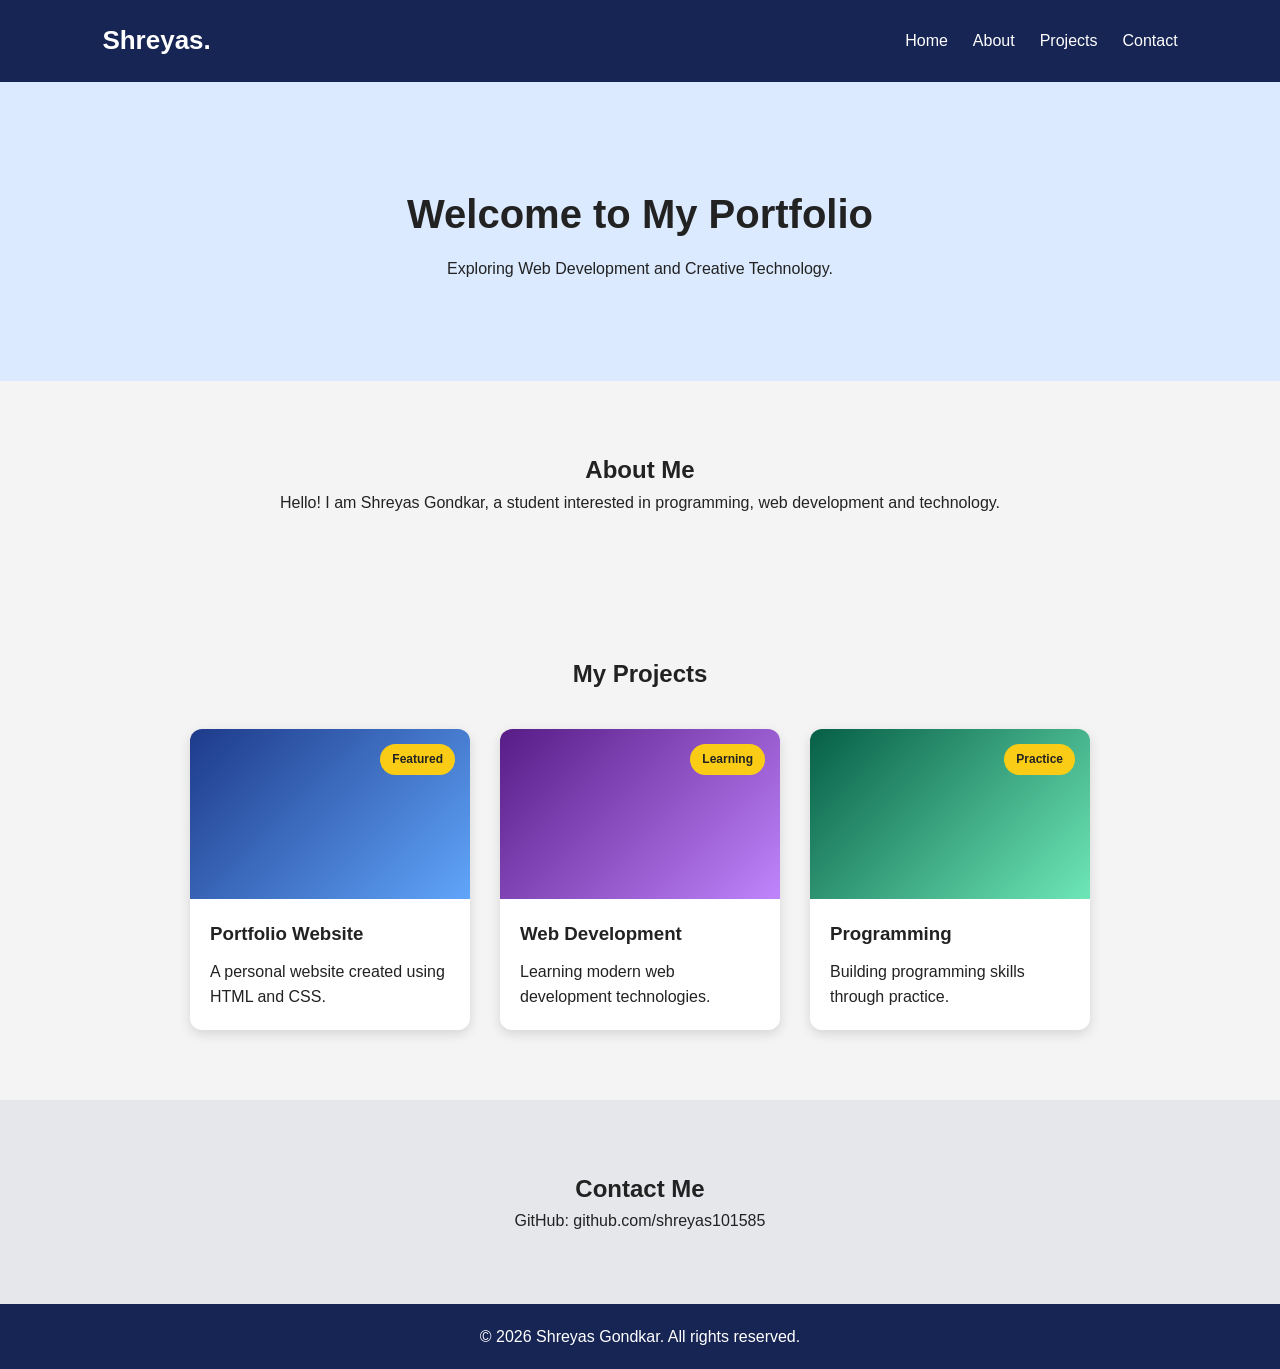
==== Module-2/P8-Sticky-Navbar-and-Card-Overlay/index.html @ 7c2567a8 "Complete P8 Sticky Navbar and Card Overlay" ====
<!DOCTYPE html>
<html lang="en">
<head>
    <meta charset="UTF-8">
    <meta name="viewport" content="width=device-width, initial-scale=1.0">
    <title>Sticky Navbar and Card Overlay</title>
    <link rel="stylesheet" href="style.css">
</head>
<body>

    <!-- Navigation Bar -->
    <header class="navbar">
        <h2 class="logo">Shreyas.</h2>

        <nav>
            <ul class="nav-links">
                <li><a href="#home">Home</a></li>
                <li><a href="#about">About</a></li>
                <li><a href="#projects">Projects</a></li>
                <li><a href="#contact">Contact</a></li>
            </ul>
        </nav>
    </header>

    <!-- Hero Section -->
    <section id="home" class="hero">
        <h1>Welcome to My Portfolio</h1>
        <p>Exploring Web Development and Creative Technology.</p>
    </section>

    <!-- About Section -->
    <section id="about" class="about">
        <h2>About Me</h2>
        <p>
            Hello! I am Shreyas Gondkar, a student interested
            in programming, web development and technology.
        </p>
    </section>

    <!-- Projects Section -->
    <section id="projects" class="projects">
        <h2>My Projects</h2>

        <div class="card-container">

            <div class="project-card">
                <div class="card-image image-one"></div>
                <div class="card-content">
                    <h3>Portfolio Website</h3>
                    <p>A personal website created using HTML and CSS.</p>
                </div>
                <span class="card-badge">Featured</span>
            </div>

            <div class="project-card">
                <div class="card-image image-two"></div>
                <div class="card-content">
                    <h3>Web Development</h3>
                    <p>Learning modern web development technologies.</p>
                </div>
                <span class="card-badge">Learning</span>
            </div>

            <div class="project-card">
                <div class="card-image image-three"></div>
                <div class="card-content">
                    <h3>Programming</h3>
                    <p>Building programming skills through practice.</p>
                </div>
                <span class="card-badge">Practice</span>
            </div>

        </div>
    </section>

    <!-- Contact Section -->
    <section id="contact" class="contact">
        <h2>Contact Me</h2>
        <p>GitHub: github.com/shreyas101585</p>
    </section>

    <footer>
        <p>&copy; 2026 Shreyas Gondkar. All rights reserved.</p>
    </footer>

</body>
</html>
---- Module-2/P8-Sticky-Navbar-and-Card-Overlay/style.css ----
/* Reset */
* {
    margin: 0;
    padding: 0;
    box-sizing: border-box;
}

html {
    scroll-behavior: smooth;
}

body {
    font-family: Arial, sans-serif;
    line-height: 1.6;
    background: #f4f4f4;
    color: #222;
}

/* Sticky Navigation Bar */
.navbar {
    position: sticky;
    top: 0;
    z-index: 1000;

    display: flex;
    justify-content: space-between;
    align-items: center;

    padding: 20px 8%;
    background: #172554;
    color: white;
}

.logo {
    font-size: 26px;
}

.nav-links {
    display: flex;
    gap: 25px;
    list-style: none;
}

.nav-links a {
    color: white;
    text-decoration: none;
}

/* Hero Section */
.hero {
    text-align: center;
    padding: 100px 20px;
    background: #dbeafe;
}

.hero h1 {
    font-size: 40px;
    margin-bottom: 10px;
}

/* About Section */
.about {
    padding: 70px 8%;
    text-align: center;
}

/* Projects Section */
.projects {
    padding: 70px 8%;
}

.projects h2 {
    text-align: center;
    margin-bottom: 35px;
}

.card-container {
    display: flex;
    justify-content: center;
    flex-wrap: wrap;
    gap: 30px;
}

/* Project Card */
.project-card {
    position: relative;

    width: 280px;
    background: white;
    border-radius: 12px;
    overflow: hidden;

    box-shadow: 0 4px 12px #00000020;
}

.card-image {
    height: 170px;
}

.image-one {
    background: linear-gradient(135deg, #1e3a8a, #60a5fa);
}

.image-two {
    background: linear-gradient(135deg, #581c87, #c084fc);
}

.image-three {
    background: linear-gradient(135deg, #065f46, #6ee7b7);
}

/* Card Content */
.card-content {
    padding: 20px;
}

.card-content h3 {
    margin-bottom: 10px;
}

/* Overlay Badge */
.card-badge {
    position: absolute;
    top: 15px;
    right: 15px;
    z-index: 2;

    background: #facc15;
    color: #222;
    padding: 6px 12px;
    border-radius: 20px;

    font-size: 12px;
    font-weight: bold;
}

/* Contact Section */
.contact {
    padding: 70px 8%;
    text-align: center;
    background: #e5e7eb;
}

/* Footer */
footer {
    padding: 20px;
    text-align: center;
    background: #172554;
    color: white;
}
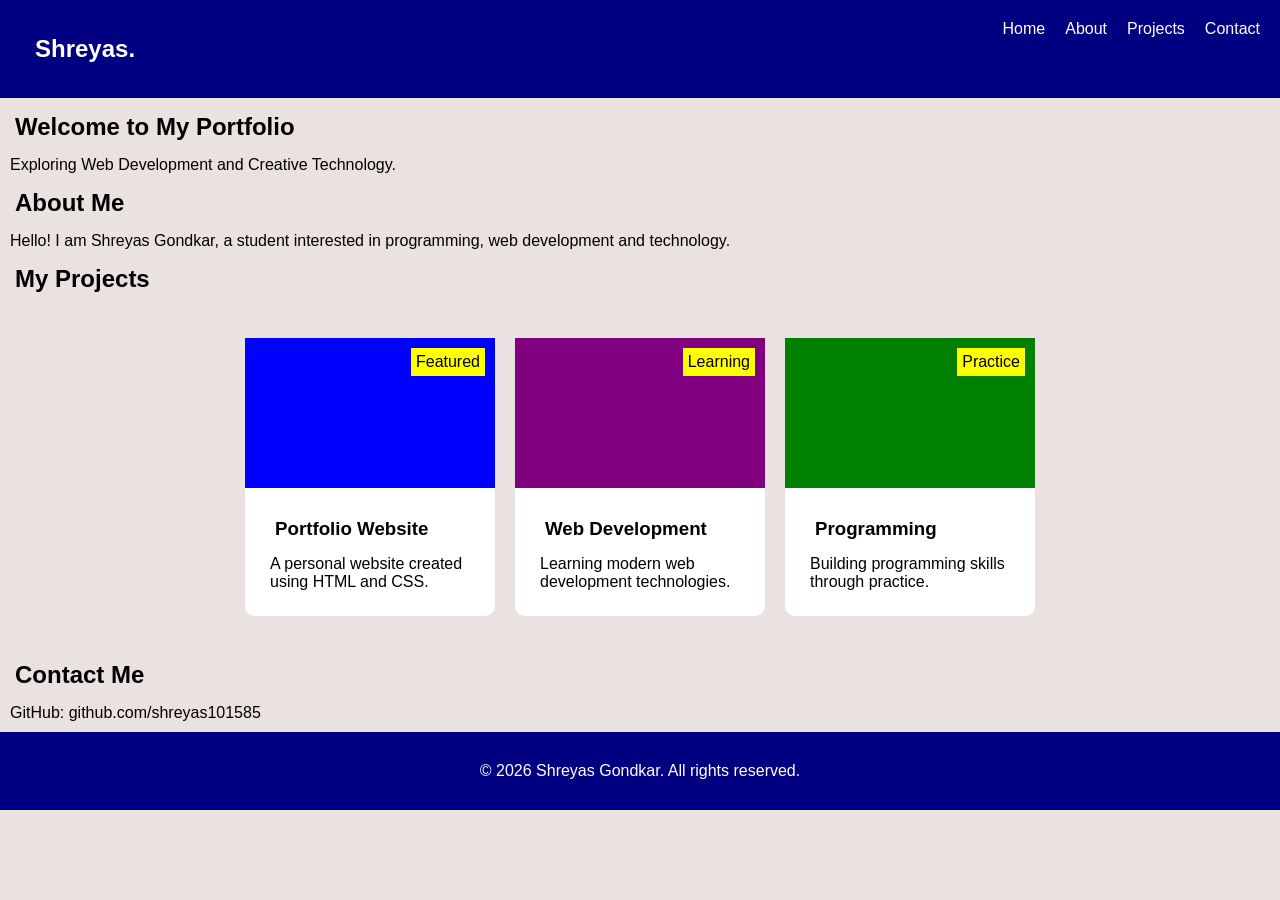
==== commit dcb355dc: "Update index.html" ====
--- a/Module-2/P8-Sticky-Navbar-and-Card-Overlay/index.html
+++ b/Module-2/P8-Sticky-Navbar-and-Card-Overlay/index.html
@@ -9,7 +9,7 @@
 </head>
 <body>
 
-    <!-- Navigation Bar -->
+
     <header class="navbar">
         <h2 class="logo">Shreyas.</h2>
 
@@ -23,13 +23,12 @@
         </nav>
     </header>
 
-    <!-- Hero Section -->
     <section id="home" class="hero">
         <h1>Welcome to My Portfolio</h1>
         <p>Exploring Web Development and Creative Technology.</p>
     </section>
 
-    <!-- About Section -->
+    
     <section id="about" class="about">
         <h2>About Me</h2>
         <p>
@@ -38,7 +37,7 @@
         </p>
     </section>
 
-    <!-- Projects Section -->
+
     <section id="projects" class="projects">
         <h2>My Projects</h2>
 
@@ -74,7 +73,6 @@
         </div>
     </section>
 
-    <!-- Contact Section -->
     <section id="contact" class="contact">
         <h2>Contact Me</h2>
         <p>GitHub: github.com/shreyas101585</p>
--- a/Module-2/P8-Sticky-Navbar-and-Card-Overlay/style.css
+++ b/Module-2/P8-Sticky-Navbar-and-Card-Overlay/style.css
@@ -1,44 +1,28 @@
 
-/* Reset */
 * {
     margin: 0;
     padding: 0;
     box-sizing: border-box;
 }
 
-html {
-    scroll-behavior: smooth;
+body {
+    font-family: Arial;
+    background: #eae1e1;
 }
 
-body {
-    font-family: Arial, sans-serif;
-    line-height: 1.6;
-    background: #f4f4f4;
-    color: #222;
-}
-
-/* Sticky Navigation Bar */
 .navbar {
     position: sticky;
     top: 0;
-    z-index: 1000;
-
     display: flex;
     justify-content: space-between;
-    align-items: center;
-
-    padding: 20px 8%;
-    background: #172554;
+    padding: 20px;
+    background: navy;
     color: white;
-}
-
-.logo {
-    font-size: 26px;
 }
 
 .nav-links {
     display: flex;
-    gap: 25px;
+    gap: 20px;
     list-style: none;
 }
 
@@ -47,106 +31,52 @@
     text-decoration: none;
 }
 
-/* Hero Section */
-.hero {
-    text-align: center;
-    padding: 100px 20px;
-    background: #dbeafe;
+h1, h2, h3 {
+    margin: 15px;
 }
 
-.hero h1 {
-    font-size: 40px;
-    margin-bottom: 10px;
-}
-
-/* About Section */
-.about {
-    padding: 70px 8%;
-    text-align: center;
-}
-
-/* Projects Section */
-.projects {
-    padding: 70px 8%;
-}
-
-.projects h2 {
-    text-align: center;
-    margin-bottom: 35px;
+p {
+    margin: 10px;
 }
 
 .card-container {
     display: flex;
     justify-content: center;
     flex-wrap: wrap;
-    gap: 30px;
+    gap: 20px;
+    padding: 30px;
 }
 
-/* Project Card */
 .project-card {
     position: relative;
-
-    width: 280px;
+    width: 250px;
     background: white;
-    border-radius: 12px;
-    overflow: hidden;
-
-    box-shadow: 0 4px 12px #00000020;
+    border-radius: 10px;
 }
 
 .card-image {
-    height: 170px;
+    height: 150px;
 }
 
-.image-one {
-    background: linear-gradient(135deg, #1e3a8a, #60a5fa);
+.image-one { background: blue; }
+.image-two { background: purple; }
+.image-three { background: green; }
+
+.card-content {
+    padding: 15px;
 }
 
-.image-two {
-    background: linear-gradient(135deg, #581c87, #c084fc);
+.card-badge {
+    position: absolute;
+    top: 10px;
+    right: 10px;
+    background: yellow;
+    padding: 5px;
 }
 
-.image-three {
-    background: linear-gradient(135deg, #065f46, #6ee7b7);
-}
-
-/* Card Content */
-.card-content {
+footer {
+    background: navy;
+    color: white;
+    text-align: center;
     padding: 20px;
 }
-
-.card-content h3 {
-    margin-bottom: 10px;
-}
-
-/* Overlay Badge */
-.card-badge {
-    position: absolute;
-    top: 15px;
-    right: 15px;
-    z-index: 2;
-
-    background: #facc15;
-    color: #222;
-    padding: 6px 12px;
-    border-radius: 20px;
-
-    font-size: 12px;
-    font-weight: bold;
-}
-
-/* Contact Section */
-.contact {
-    padding: 70px 8%;
-    text-align: center;
-    background: #e5e7eb;
-}
-
-/* Footer */
-footer {
-    padding: 20px;
-    text-align: center;
-    background: #172554;
-    color: white;
-}
-
